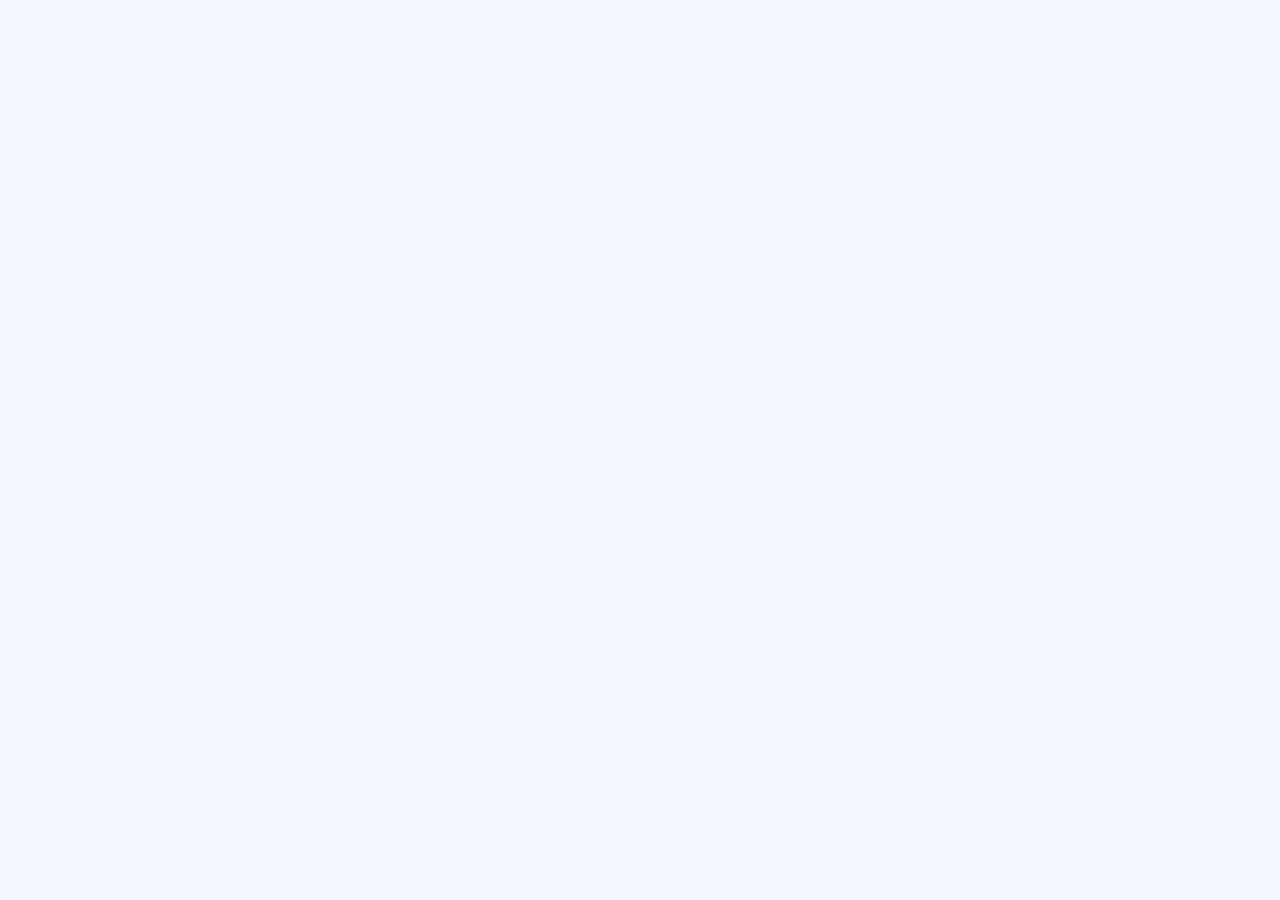
==== classement.html @ 7f780e0e "FMPR app with tiers" ====
<!DOCTYPE html>
<html lang="fr">
<head>
<meta charset="UTF-8">
<meta name="viewport" content="width=device-width, initial-scale=1.0, viewport-fit=cover">
<meta name="theme-color" content="#0e7c86">
<title>Classement — Flashcards FMPR</title>
<link rel="stylesheet" href="styles.css">
<link rel="manifest" href="manifest.json">
</head>
<body>
<div id="app"></div>
<script>
/* Vigie de demarrage : si l'app ne s'affiche pas (module bloque,
   navigateur trop ancien...), affiche un message d'aide au lieu d'une page blanche. */
(function () {
  var app = document.getElementById('app');
  if (!app) return;
  function card(title, body) {
    if (app.children.length) return;
    app.innerHTML =
      '<div style="min-height:70vh;display:flex;align-items:center;justify-content:center;padding:24px;font-family:-apple-system,Segoe UI,Roboto,Arial,sans-serif;">' +
      '<div style="max-width:420px;background:#fff;border-radius:16px;box-shadow:0 8px 24px rgba(14,124,134,.15);padding:28px 24px;text-align:center;color:#1c2733;">' +
      '<div style="font-size:2rem;margin-bottom:8px;">&#129657;</div>' +
      '<h2 style="margin:0 0 8px;font-size:1.1rem;">' + title + '</h2>' +
      '<p style="margin:0;font-size:.92rem;line-height:1.6;color:#5b6b7c;">' + body + '</p></div></div>';
  }
  var noImportMap = !('supports' in HTMLScriptElement) || !HTMLScriptElement.supports('importmap');
  if (noImportMap) {
    card('Mets \u00e0 jour ton navigateur',
      'Cette app a besoin d\u2019un navigateur r\u00e9cent. Sur iPhone : R\u00e9glages \u2192 G\u00e9n\u00e9ral \u2192 Mise \u00e0 jour logicielle, ou ouvre ce lien dans Chrome.');
    return;
  }
  setTimeout(function () {
    card('La page n\u2019arrive pas \u00e0 charger',
      'V\u00e9rifie ta connexion internet, d\u00e9sactive ton bloqueur de pub pour ce site, puis recharge la page. Si \u00e7a persiste, ouvre le lien dans Chrome ou un Safari \u00e0 jour.');
  }, 9000);
})();
</script>
</div>
<div id="toast" class="toast" hidden></div>
<script type="module" src="js/classement.js"></script>
<script>
if ('serviceWorker' in navigator) {
  window.addEventListener('load', () => {
    navigator.serviceWorker.register('sw.js').catch(() => {});
  });
}
</script>
</body>
</html>
---- styles.css ----
:root{
  --teal:#0e7c86; --teal-dark:#0a5f66; --teal-light:#e0f2f4;
  --bg:#f4f7fb; --card:#ffffff; --ink:#1c2733; --muted:#5b6b7c;
  --gold:#f5c542; --green:#22a06b; --red:#e05252;
  --radius:16px;
}
*{box-sizing:border-box; -webkit-tap-highlight-color:transparent;}
html,body{margin:0;padding:0;}
body{
  font-family:-apple-system,BlinkMacSystemFont,"Segoe UI",Roboto,Arial,sans-serif;
  background:var(--bg); color:var(--ink);
  min-height:100vh; padding-bottom:86px;
}
#app{max-width:640px;margin:0 auto;padding:14px 14px 20px;}

/* ---------- boot / login ---------- */
.boot{text-align:center;padding:70px 20px;color:var(--muted);}
.boot-logo{font-size:3.2rem;}
.boot-title{font-size:1.5rem;font-weight:800;color:var(--ink);margin-top:8px;}
.boot-sub{margin-top:6px;font-size:.9rem;}
.login-wrap{
  min-height:78vh;display:flex;align-items:center;justify-content:center;
  background:linear-gradient(160deg,#e8f6f8 0%,#f4f7fb 55%,#fdf6ec 100%);
  border-radius:24px;padding:26px 16px;margin:6px -4px 0;
}
.login-card{background:var(--card);border-radius:22px;padding:30px 24px 24px;width:100%;max-width:400px;
  box-shadow:0 18px 50px rgba(14,124,134,.16);border:1px solid rgba(14,124,134,.08);}
.login-logo{width:64px;height:64px;margin:0 auto 10px;border-radius:20px;font-size:2rem;
  display:flex;align-items:center;justify-content:center;color:#fff;
  background:linear-gradient(135deg,#0e7c86,#19b3c0);box-shadow:0 8px 20px rgba(14,124,134,.35);}
.login-card h1{margin:0;text-align:center;font-size:1.45rem;letter-spacing:-.3px;}
.login-sub{text-align:center;color:var(--muted);font-size:.9rem;line-height:1.55;margin:8px 0 18px;}
.btn-google{background:#fff;color:#1c2733;border:1.5px solid #dbe7ee;display:flex;align-items:center;
  justify-content:center;gap:10px;box-shadow:0 2px 8px rgba(0,0,0,.05);}
.btn-google:active{background:#f4f7fb;border-color:#b9cdd9;}
.btn-google:disabled{opacity:.6;}
.fld{display:block;margin-top:10px;}
.fld > span{display:block;font-size:.78rem;font-weight:700;color:var(--muted);margin:0 2px 4px;}
.fld .input{margin-top:0;}
.login-pro{margin-top:16px;text-align:center;font-size:.85rem;color:var(--muted);
  background:linear-gradient(90deg,#fff7e6,#fdf1d7);border:1px solid #f0d488;border-radius:12px;padding:10px 12px;}
.login-pro b{color:#7a5b00;}
.btn{display:block;width:100%;border:none;border-radius:999px;padding:14px;font:inherit;
  font-weight:700;font-size:1rem;cursor:pointer;margin-top:10px;}
.btn-primary{background:var(--teal);color:#fff;}
.btn-primary:active{background:var(--teal-dark);}
.btn-ghost{background:var(--teal-light);color:var(--teal-dark);}
.btn-warn{background:#fff7e6;color:#7a5b00;border:2px solid var(--gold);}
.input{width:100%;font:inherit;padding:13px 14px;border:2px solid #dbe7ee;border-radius:12px;margin-top:8px;}
.input:focus{outline:none;border-color:var(--teal);}
.hr{display:flex;align-items:center;gap:10px;color:var(--muted);font-size:.8rem;margin:16px 0 6px;}
.hr::before,.hr::after{content:"";flex:1;height:1px;background:#dbe7ee;}
.err{background:#fdecec;color:#a02c2c;border-radius:10px;padding:10px 12px;font-size:.85rem;margin-top:10px;display:none;}
.linklike{background:none;border:none;color:var(--teal);font:inherit;font-size:.88rem;cursor:pointer;padding:6px 0;}

/* ---------- header / cards ---------- */
.topbar{display:flex;align-items:center;justify-content:space-between;margin:4px 2px 12px;}
.topbar h2{margin:0;font-size:1.2rem;}
.streak{background:#fff;border-radius:999px;padding:7px 14px;font-weight:800;font-size:.9rem;
  box-shadow:0 2px 8px rgba(0,0,0,.06);}
.xpbar{background:var(--card);border-radius:var(--radius);padding:12px 14px;margin-bottom:12px;
  box-shadow:0 2px 10px rgba(0,0,0,.05);}
.xpbar .row{display:flex;justify-content:space-between;font-size:.82rem;color:var(--muted);margin-bottom:6px;}
.xpbar .row b{color:var(--ink);}
.track{height:8px;background:#e8eef3;border-radius:99px;overflow:hidden;}
.track > div{height:100%;background:linear-gradient(90deg,var(--teal),#19b3c0);border-radius:99px;transition:width .3s;}
.grid{display:grid;grid-template-columns:1fr 1fr;gap:10px;}
.disc{background:var(--card);border-radius:var(--radius);padding:16px 14px;box-shadow:0 2px 10px rgba(0,0,0,.05);
  cursor:pointer;border:2px solid transparent;text-align:left;font:inherit;}
.disc:active{border-color:var(--teal);}
.disc .emoji{font-size:1.7rem;}
.disc h3{margin:8px 0 2px;font-size:.98rem;}
.disc small{color:var(--muted);font-size:.78rem;}
.disc .pbar{margin-top:10px;}
.chapter{margin:14px 2px 6px;font-size:.82rem;font-weight:800;color:var(--muted);text-transform:uppercase;letter-spacing:.5px;}
.topic{background:var(--card);border-radius:12px;padding:13px 14px;margin-bottom:8px;display:flex;
  align-items:center;justify-content:space-between;gap:10px;cursor:pointer;box-shadow:0 1px 6px rgba(0,0,0,.04);
  border:none;width:100%;font:inherit;text-align:left;}
.topic .t{font-weight:600;font-size:.93rem;}
.topic .c{font-size:.75rem;color:var(--muted);margin-top:2px;}
.topic .pct{font-size:.78rem;font-weight:800;color:var(--teal);white-space:nowrap;}
.back{background:none;border:none;color:var(--teal);font:inherit;font-weight:700;cursor:pointer;padding:8px 0;font-size:.95rem;}

/* ---------- flip cards ---------- */
.progress-line{font-size:.82rem;color:var(--muted);margin:2px 2px 10px;display:flex;justify-content:space-between;}
.fcard{background:var(--card);border-radius:20px;min-height:300px;display:flex;flex-direction:column;
  justify-content:center;align-items:center;text-align:center;padding:28px 22px;cursor:pointer;
  box-shadow:0 8px 24px rgba(14,124,134,.12);user-select:none;}
.fcard .q{font-size:1.12rem;font-weight:700;line-height:1.5;}
.fcard .a{font-size:1.02rem;line-height:1.6;white-space:pre-line;}
.fcard .hint{margin-top:14px;font-size:.75rem;color:var(--muted);}
.fcard.flipped{background:#f0fafb;border:2px solid var(--teal-light);}
.fcard-nav{display:flex;gap:10px;margin-top:14px;}
.fcard-nav .btn{margin-top:0;}
.star-row{display:flex;justify-content:center;gap:10px;margin-top:10px;}
.iconbtn{background:var(--card);border:2px solid #dbe7ee;border-radius:999px;width:52px;height:52px;
  font-size:1.3rem;cursor:pointer;}
.iconbtn.on{border-color:var(--gold);background:#fff7e6;}
.demo-note{background:#fff7e6;border:2px solid var(--gold);border-radius:12px;padding:12px 14px;
  font-size:.85rem;color:#7a5b00;margin-bottom:12px;line-height:1.5;}

/* ---------- lock / paywall ---------- */
.lock{background:var(--card);border-radius:20px;padding:30px 22px;text-align:center;
  box-shadow:0 10px 30px rgba(14,124,134,.12);margin-top:20px;}
.lock .big{font-size:3rem;}
.lock h2{margin:10px 0 6px;}
.lock p{color:var(--muted);font-size:.92rem;line-height:1.6;}
.code-row{display:flex;gap:8px;margin-top:12px;}
.code-row .input{margin-top:0;font-family:monospace;text-transform:uppercase;}

/* ---------- MCQ ---------- */
.mcq-setup{background:var(--card);border-radius:var(--radius);padding:18px;box-shadow:0 2px 10px rgba(0,0,0,.05);}
.opt{display:block;width:100%;text-align:left;background:var(--card);border:2px solid #dbe7ee;
  border-radius:12px;padding:14px;font:inherit;font-size:.95rem;margin-bottom:10px;cursor:pointer;line-height:1.45;}
.opt.correct{border-color:var(--green);background:#e9f9f1;}
.opt.wrong{border-color:var(--red);background:#fdecec;}
.opt:disabled{cursor:default;opacity:.95;}
.opt .letter{display:inline-block;width:26px;height:26px;border-radius:50%;background:var(--teal-light);
  color:var(--teal-dark);font-weight:800;font-size:.8rem;text-align:center;line-height:26px;margin-right:10px;}
.mcq-q{background:var(--card);border-radius:var(--radius);padding:20px 18px;margin-bottom:14px;
  font-size:1.05rem;font-weight:700;line-height:1.55;box-shadow:0 2px 10px rgba(0,0,0,.05);}
.mcq-explain{background:#eef6ff;border-radius:12px;padding:12px 14px;font-size:.88rem;margin:12px 0;line-height:1.55;}
.result{background:var(--card);border-radius:20px;padding:28px 22px;text-align:center;
  box-shadow:0 10px 30px rgba(14,124,134,.12);margin-top:16px;}
.result .score{font-size:2.6rem;font-weight:800;color:var(--teal);}
.quizpick{display:grid;grid-template-columns:1fr 1fr;gap:10px;margin-top:12px;}

/* ---------- leaderboard ---------- */
.tabs{display:flex;gap:8px;margin-bottom:12px;}
.tabs button{flex:1;border:none;border-radius:999px;padding:10px;font:inherit;font-weight:700;
  background:var(--teal-light);color:var(--teal-dark);cursor:pointer;font-size:.88rem;}
.tabs button.on{background:var(--teal);color:#fff;}
.lb-row{display:flex;align-items:center;gap:12px;background:var(--card);border-radius:12px;
  padding:11px 14px;margin-bottom:8px;box-shadow:0 1px 6px rgba(0,0,0,.04);}
.lb-row.me{border:2px solid var(--teal);}
.lb-rank{font-weight:800;width:30px;text-align:center;font-size:1rem;}
.lb-name{flex:1;font-weight:600;font-size:.92rem;}
.lb-xp{font-weight:800;color:var(--teal);font-size:.9rem;white-space:nowrap;}
.avatar{width:34px;height:34px;border-radius:50%;background:var(--teal-light);display:flex;
  align-items:center;justify-content:center;font-weight:800;color:var(--teal-dark);overflow:hidden;flex:none;}
.avatar img{width:100%;height:100%;object-fit:cover;}

/* ---------- plan ---------- */
.week{background:var(--card);border-radius:var(--radius);padding:16px;margin-bottom:10px;
  box-shadow:0 2px 10px rgba(0,0,0,.05);}
.week-head{display:flex;justify-content:space-between;align-items:center;cursor:pointer;
  background:none;border:none;width:100%;font:inherit;text-align:left;padding:0;}
.week-head h3{margin:0;font-size:.98rem;}
.week-head small{color:var(--muted);}
.phase{display:inline-block;font-size:.7rem;font-weight:800;background:var(--teal-light);
  color:var(--teal-dark);border-radius:99px;padding:3px 10px;margin-bottom:8px;}
.task{display:flex;gap:10px;align-items:flex-start;padding:9px 0;border-top:1px solid #eef2f6;
  font-size:.9rem;line-height:1.5;cursor:pointer;}
.task input{width:20px;height:20px;margin-top:2px;accent-color:var(--teal);flex:none;}
.task.done span{text-decoration:line-through;color:var(--muted);}

/* ---------- profile ---------- */
.kv{background:var(--card);border-radius:var(--radius);padding:16px;margin-bottom:10px;
  box-shadow:0 2px 10px rgba(0,0,0,.05);font-size:.92rem;}
.kv .r{display:flex;justify-content:space-between;padding:7px 0;border-bottom:1px solid #eef2f6;}
.kv .r:last-child{border-bottom:none;}
.kv .k{color:var(--muted);}
.kv .v{font-weight:700;}
.badge{display:inline-block;background:linear-gradient(135deg,#f5c542,#e8a91c);color:#5c430a;
  font-weight:800;font-size:.75rem;border-radius:99px;padding:4px 12px;}

/* ---------- MCQ multi-réponses ---------- */
.mopt{display:flex;align-items:flex-start;gap:10px;width:100%;text-align:left;background:var(--card);
  border:2px solid #dbe7ee;border-radius:12px;padding:13px 14px;font:inherit;font-size:.95rem;
  margin-bottom:10px;cursor:pointer;line-height:1.45;}
.mopt .mbox{flex:none;width:24px;height:24px;border-radius:7px;border:2px solid #b9cdd9;margin-top:1px;
  display:flex;align-items:center;justify-content:center;font-size:.85rem;color:#fff;background:#fff;
  transition:all .15s;}
.mopt .letter{display:inline-block;width:26px;height:26px;flex:none;border-radius:50%;background:var(--teal-light);
  color:var(--teal-dark);font-weight:800;font-size:.8rem;text-align:center;line-height:26px;margin-top:0;}
.mopt.sel{border-color:var(--teal);background:#f0fafb;}
.mopt.sel .mbox{background:var(--teal);border-color:var(--teal);}
.mopt.sel .mbox::after{content:"✓";}
.mopt.good{border-color:var(--green);background:#e9f9f1;}
.mopt.good .mbox{background:var(--green);border-color:var(--green);}
.mopt.good .mbox::after{content:"✓";}
.mopt.bad{border-color:var(--red);background:#fdecec;}
.mopt.bad .mbox{background:var(--red);border-color:var(--red);}
.mopt.bad .mbox::after{content:"✕";}
.mopt.missed{border-color:var(--gold);background:#fff7e6;}
.mopt.missed .mbox{border-color:var(--gold);}
.mopt:disabled{cursor:default;}
.mopt .obody{flex:1;}
.mexp{font-size:.83rem;color:var(--muted);margin-top:8px;padding-top:8px;border-top:1px dashed #dbe7ee;line-height:1.55;}
.mexp b{color:var(--ink);}
.confirmbar{position:sticky;bottom:86px;margin:14px -4px 0;padding:10px 4px;
  background:linear-gradient(transparent,var(--bg) 40%);}
.qcm-count{display:grid;grid-template-columns:1fr 1fr;gap:10px;margin-top:12px;}
.qcm-count .btn{margin-top:0;}
.verdict{display:flex;align-items:center;gap:10px;border-radius:12px;padding:12px 14px;
  font-size:.92rem;font-weight:700;margin-bottom:12px;line-height:1.5;}
.verdict.perfect{background:#e9f9f1;color:#146c43;}
.verdict.partial{background:#fff7e6;color:#7a5b00;}
.verdict.zero{background:#fdecec;color:#a02c2c;}

/* ---------- tabbar / toast ---------- */
.tabbar{position:fixed;bottom:0;left:0;right:0;background:#fff;border-top:1px solid #e3eaF0;
  display:flex;z-index:50;padding:6px 4px calc(8px + env(safe-area-inset-bottom));}
.tabbar button{flex:1;background:none;border:none;font-size:1.35rem;cursor:pointer;color:#9fb0bd;
  display:flex;flex-direction:column;align-items:center;gap:2px;font:inherit;}
.tabbar button span{font-size:.62rem;font-weight:700;}
.tabbar button.on{color:var(--teal);}
.tabbar a{flex:1;background:none;border:none;font-size:1.35rem;cursor:pointer;color:#9fb0bd;
  display:flex;flex-direction:column;align-items:center;gap:2px;font:inherit;text-decoration:none;}
.tabbar a span{font-size:.62rem;font-weight:700;}
.tabbar a.on{color:var(--teal);}
.toast{position:fixed;bottom:96px;left:50%;transform:translateX(-50%);background:#1c2733;color:#fff;
  padding:12px 20px;border-radius:999px;font-size:.88rem;z-index:99;box-shadow:0 6px 20px rgba(0,0,0,.25);
  max-width:90vw;text-align:center;}
.empty{text-align:center;color:var(--muted);padding:40px 20px;font-size:.92rem;line-height:1.6;}
.small{font-size:.8rem;color:var(--muted);line-height:1.55;}
.mt{margin-top:14px;}

/* ---------- accueil v2 : pilules + recherche + cartes sujets ---------- */
.searchbar{position:sticky;top:0;z-index:5;background:var(--bg);padding:8px 0 10px;}
.searchbar input{width:100%;font:inherit;padding:12px 18px;border:2px solid #dbe7ee;border-radius:999px;background:#fff;}
.searchbar input:focus{outline:none;border-color:var(--teal);}
.pills{display:flex;gap:8px;overflow-x:auto;padding:2px 2px 10px;scrollbar-width:none;-webkit-overflow-scrolling:touch;}
.pills::-webkit-scrollbar{display:none;}
.pill{flex:none;background:#fff;border:2px solid #e3eef4;border-radius:999px;padding:10px 16px;
  font:inherit;font-weight:700;font-size:.88rem;color:var(--ink);cursor:pointer;white-space:nowrap;}
.pill span{font-weight:400;color:var(--muted);font-size:.78rem;margin-left:3px;}
.pill.on{background:var(--teal);border-color:var(--teal);color:#fff;}
.pill.on span{color:#d7eef0;}
.disc-sub{text-align:center;color:var(--muted);font-size:.85rem;margin:2px 0 4px;}
.chap{margin:16px 2px 8px;font-size:.78rem;font-weight:800;color:var(--teal);
  text-transform:uppercase;letter-spacing:1.4px;}
.tcard{background:#fff;border-radius:20px;padding:18px 16px;box-shadow:0 2px 10px rgba(0,0,0,.05);
  text-decoration:none;color:inherit;display:block;}
.tcard:active{transform:scale(.98);}
.tcard .tt{font-weight:800;font-size:1.02rem;line-height:1.28;}
.tcard .tc{color:var(--muted);font-size:.83rem;margin-top:5px;}
.tcard .go{color:var(--teal);font-weight:700;margin-top:10px;font-size:.92rem;}
.patho-banner{display:flex;align-items:center;justify-content:space-between;background:#fff;
  border-radius:var(--radius);padding:14px 16px;margin-top:14px;box-shadow:0 2px 10px rgba(0,0,0,.05);
  text-decoration:none;color:inherit;}
.patho-banner small{color:var(--muted);display:block;font-size:.75rem;margin-top:2px;}
.patho-banner .go{color:var(--teal);font-weight:700;white-space:nowrap;}
.demo-note{background:#fff7e6;border:1px solid #f0d488;border-radius:12px;padding:10px 12px;
  font-size:.83rem;color:#7a5b00;margin:10px 0;}
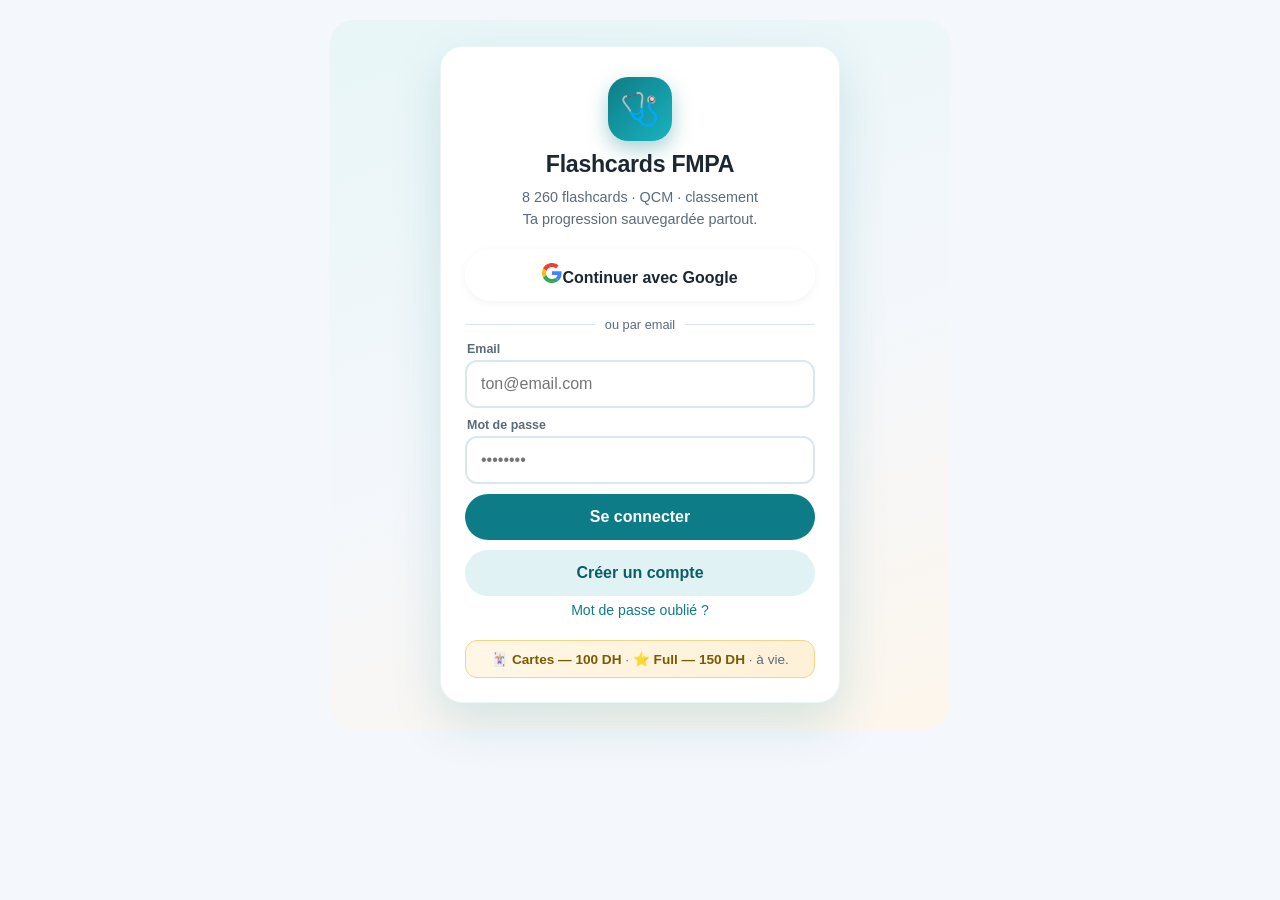
==== commit 6b138111: "Rebrand remaining FMPR references to FMPA" ====
--- a/classement.html
+++ b/classement.html
@@ -4,7 +4,7 @@
 <meta charset="UTF-8">
 <meta name="viewport" content="width=device-width, initial-scale=1.0, viewport-fit=cover">
 <meta name="theme-color" content="#0e7c86">
-<title>Classement — Flashcards FMPR</title>
+<title>Classement — Flashcards FMPA</title>
 <link rel="stylesheet" href="styles.css">
 <link rel="manifest" href="manifest.json">
 </head>
--- a/styles.css
+++ b/styles.css
@@ -209,10 +209,29 @@
   display:flex;flex-direction:column;align-items:center;gap:2px;font:inherit;text-decoration:none;}
 .tabbar a span{font-size:.62rem;font-weight:700;}
 .tabbar a.on{color:var(--teal);}
+.tabbar img.tablogo{width:26px;height:26px;object-fit:contain;}
 .toast{position:fixed;bottom:96px;left:50%;transform:translateX(-50%);background:#1c2733;color:#fff;
   padding:12px 20px;border-radius:999px;font-size:.88rem;z-index:99;box-shadow:0 6px 20px rgba(0,0,0,.25);
   max-width:90vw;text-align:center;}
 .empty{text-align:center;color:var(--muted);padding:40px 20px;font-size:.92rem;line-height:1.6;}
+/* ---------- UM6SS ---------- */
+.um6ss-head{display:flex;align-items:center;gap:12px;margin:6px 0 2px;}
+.um6ss-head img{width:52px;height:52px;object-fit:contain;}
+.um6ss-tabs{display:flex;gap:8px;margin:12px 0;}
+.um6ss-tabs button{flex:1;border:2px solid #e0f2f4;background:#fff;border-radius:12px;padding:12px 8px;
+  font:inherit;font-weight:700;font-size:.92rem;color:#0a5f66;cursor:pointer;}
+.um6ss-tabs button.on{background:#0e7c86;border-color:#0e7c86;color:#fff;}
+.case-card{display:block;background:#fff;border:2px solid #e0f2f4;border-radius:14px;padding:14px;margin:10px 0;
+  text-decoration:none;color:inherit;}
+.case-card h3{margin:0 0 6px;font-size:1rem;}
+.case-card p{margin:0;font-size:.85rem;color:#5b6b7c;line-height:1.5;}
+.case-card .meta{display:flex;gap:8px;margin-top:8px;font-size:.78rem;color:#0a5f66;font-weight:700;}
+.scenario{background:#eef7f8;border-left:4px solid #0e7c86;border-radius:0 12px 12px 0;padding:12px 14px;
+  font-size:.9rem;line-height:1.65;margin:12px 0;}
+.reveal{background:#fff8e6;border:1px solid #f0d98c;border-radius:12px;padding:12px 14px;
+  font-size:.88rem;line-height:1.6;margin:12px 0;}
+.reveal b{color:#8a6d1a;}
+.q-step{font-size:.78rem;font-weight:700;color:#0a5f66;letter-spacing:.4px;margin:14px 0 4px;}
 .small{font-size:.8rem;color:var(--muted);line-height:1.55;}
 .mt{margin-top:14px;}
 
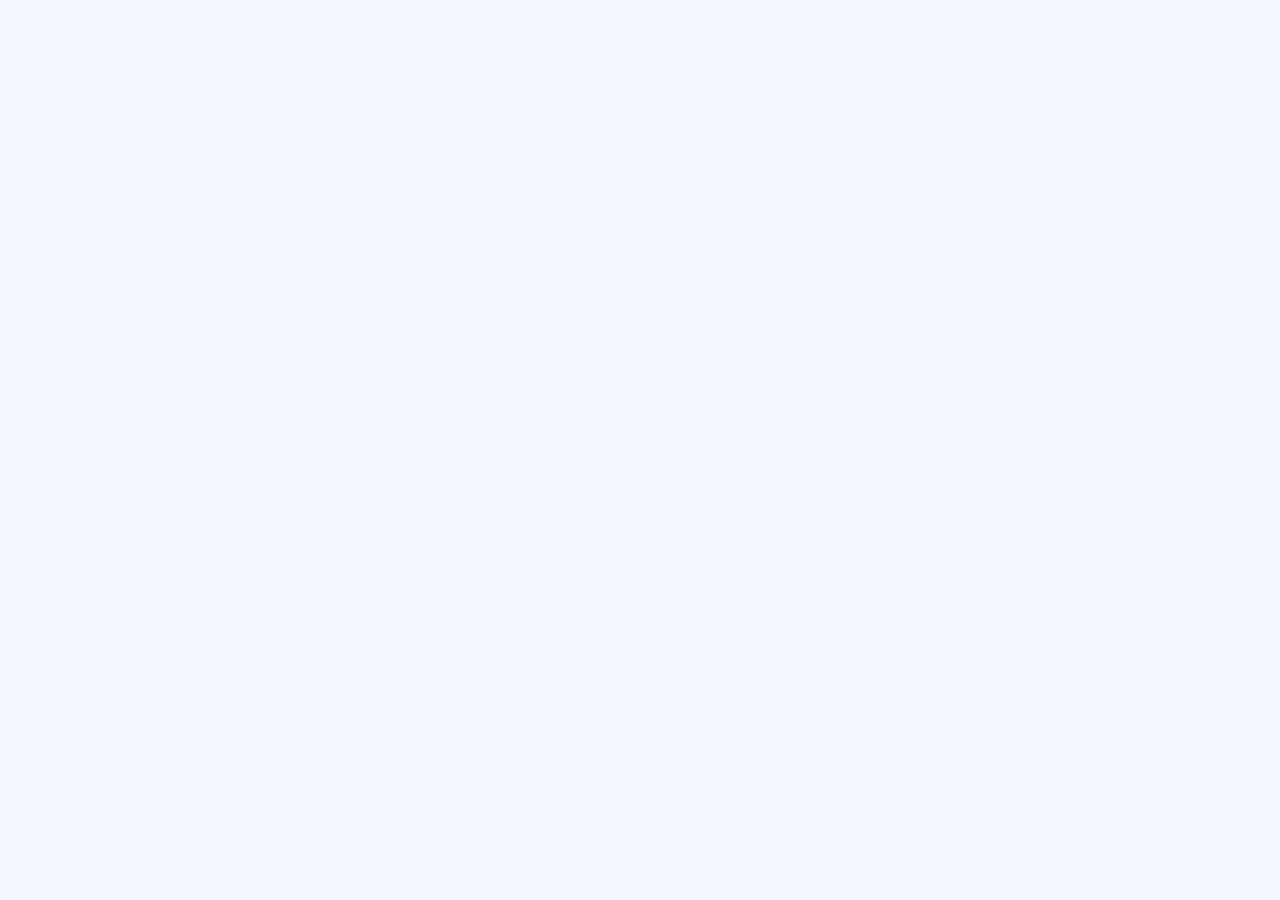
==== commit 2b74a9c5: "FMPT Flashcards: 308 topics, 9240 cards, rebranded app" ====
--- a/classement.html
+++ b/classement.html
@@ -4,7 +4,7 @@
 <meta charset="UTF-8">
 <meta name="viewport" content="width=device-width, initial-scale=1.0, viewport-fit=cover">
 <meta name="theme-color" content="#0e7c86">
-<title>Classement — Flashcards FMPA</title>
+<title>Classement — Flashcards FMPT</title>
 <link rel="stylesheet" href="styles.css">
 <link rel="manifest" href="manifest.json">
 </head>
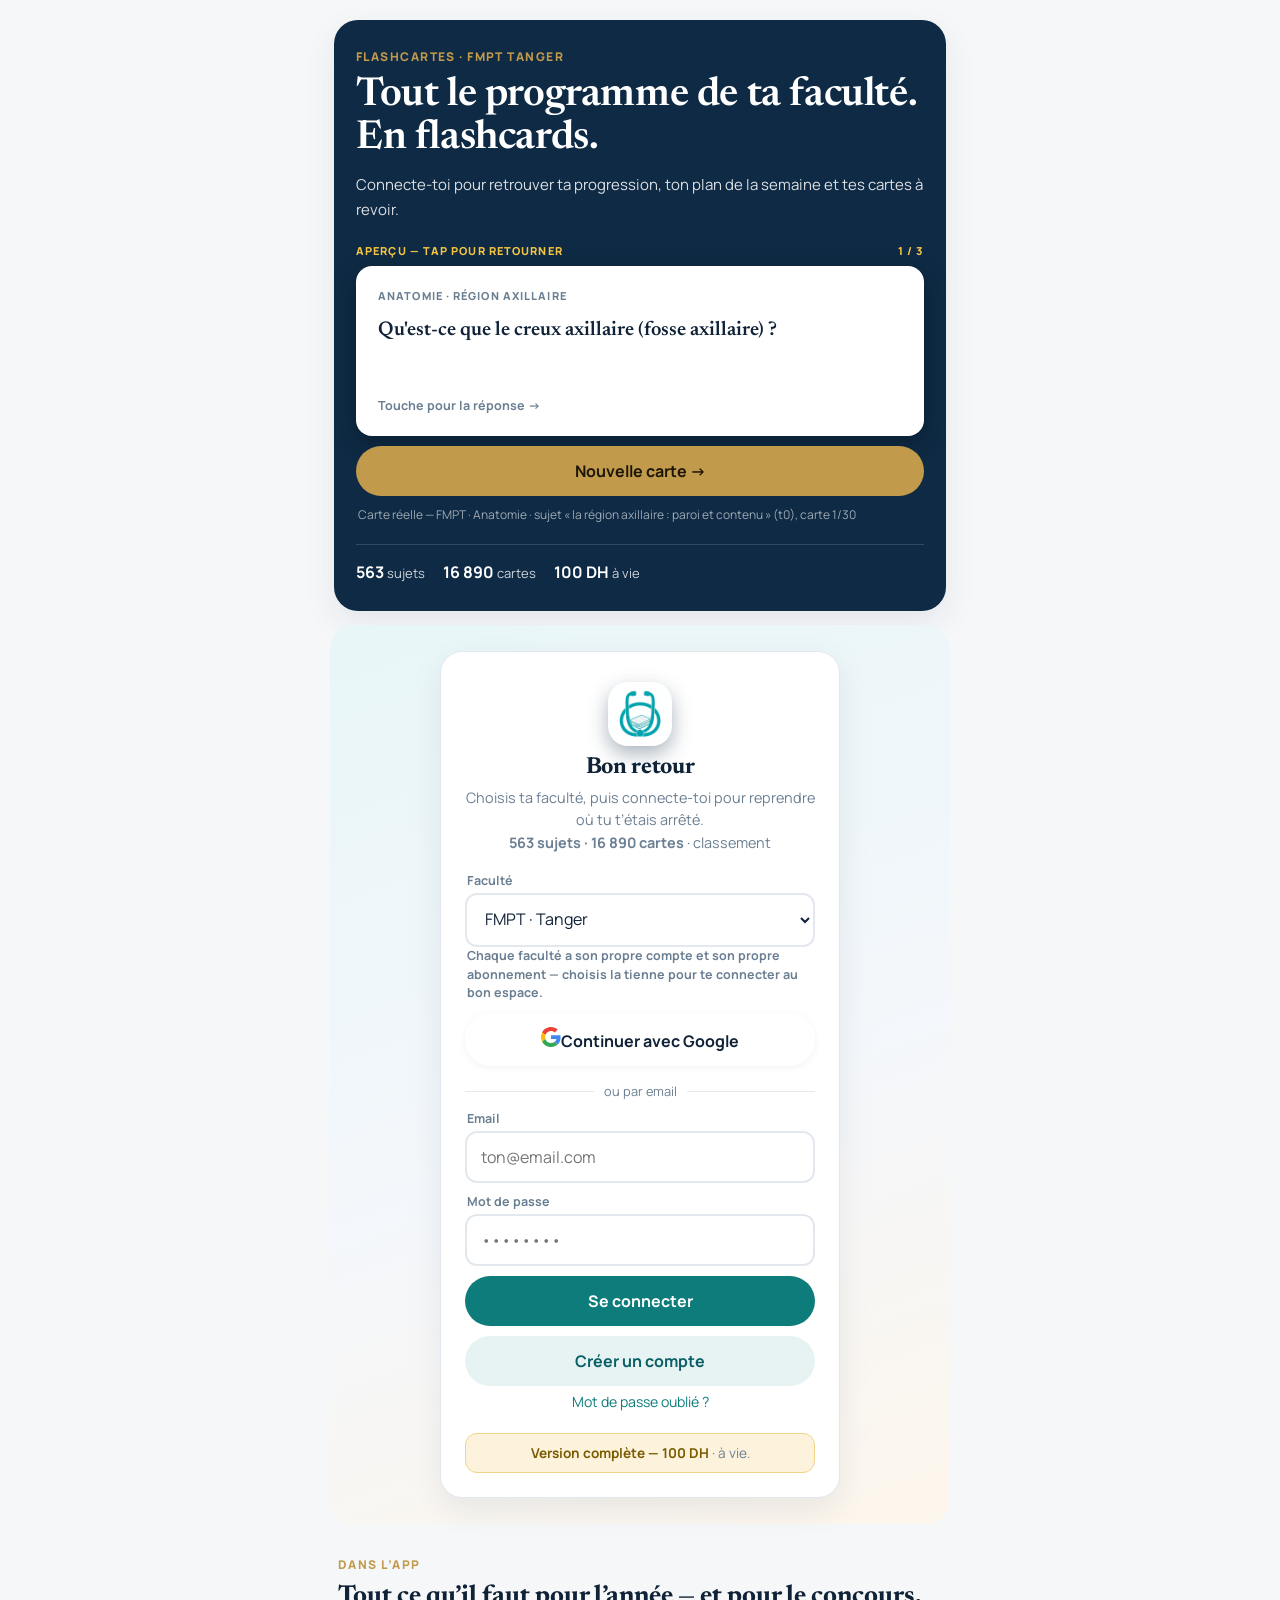
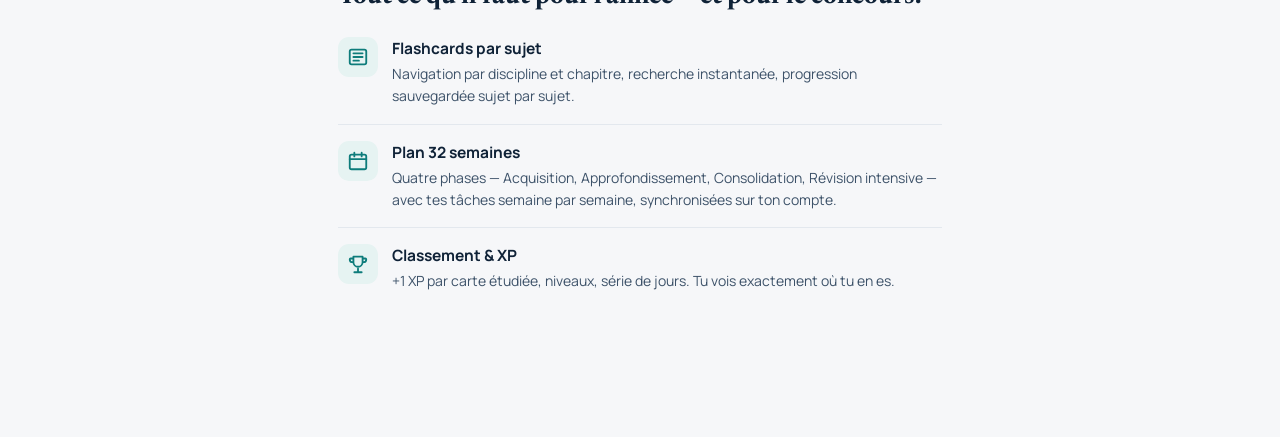
==== commit 50775bcd: "Flashcards fmpt-flashcards app" ====
--- a/classement.html
+++ b/classement.html
@@ -3,10 +3,12 @@
 <head>
 <meta charset="UTF-8">
 <meta name="viewport" content="width=device-width, initial-scale=1.0, viewport-fit=cover">
-<meta name="theme-color" content="#0e7c86">
+<meta name="theme-color" content="#0e2a44">
 <title>Classement — Flashcards FMPT</title>
 <link rel="stylesheet" href="styles.css">
 <link rel="manifest" href="manifest.json">
+<link rel="icon" href="icon-512.png">
+<link rel="apple-touch-icon" href="icon-192.png">
 </head>
 <body>
 <div id="app"></div>
@@ -21,7 +23,7 @@
     app.innerHTML =
       '<div style="min-height:70vh;display:flex;align-items:center;justify-content:center;padding:24px;font-family:-apple-system,Segoe UI,Roboto,Arial,sans-serif;">' +
       '<div style="max-width:420px;background:#fff;border-radius:16px;box-shadow:0 8px 24px rgba(14,124,134,.15);padding:28px 24px;text-align:center;color:#1c2733;">' +
-      '<div style="font-size:2rem;margin-bottom:8px;">&#129657;</div>' +
+      '<div style="margin-bottom:8px;color:#0e7c7b;display:flex;justify-content:center;"><svg width="36" height="36" viewBox="0 0 24 24" fill="none" stroke="currentColor" stroke-width="2" stroke-linecap="round" stroke-linejoin="round"><path d="M12 3 2.5 20h19L12 3z"/><path d="M12 10v4M12 17.5v.5"/></svg></div>' +
       '<h2 style="margin:0 0 8px;font-size:1.1rem;">' + title + '</h2>' +
       '<p style="margin:0;font-size:.92rem;line-height:1.6;color:#5b6b7c;">' + body + '</p></div></div>';
   }
--- a/styles.css
+++ b/styles.css
@@ -1,81 +1,171 @@
+/* ============================================================================
+   Flashcards FMPT — Clean Premium (porté de l'aperçu approuvé 2026-10-26).
+   Jetons : bg #f6f7f9, surface #fff, ink #0f2237, navy #0e2a44,
+   teal #0e7c7b, gold #c19a4b, radius 18px.
+   Polices : Manrope (UI) + Newsreader (titres / questions) — Google Fonts,
+   avec replis système hors-ligne. Mode sombre : prefers-color-scheme.
+   Règles anti-régression : icônes = SVG en ligne (jamais de glyphes de
+   police — ils se coupent sur téléphone) ; les règles de rangée sont
+   limitées aux enfants directs (ex. .feat-list > li) ; les cartes flip
+   grandissent avec leur contenu (faces dans une même cellule de grille).
+   ============================================================================ */
+@import url('https://fonts.googleapis.com/css2?family=Manrope:wght@400;500;600;700;800&family=Newsreader:ital,opsz,wght@0,6..72,500;0,6..72,600;1,6..72,500&display=swap');
+
 :root{
-  --teal:#0e7c86; --teal-dark:#0a5f66; --teal-light:#e0f2f4;
-  --bg:#f4f7fb; --card:#ffffff; --ink:#1c2733; --muted:#5b6b7c;
-  --gold:#f5c542; --green:#22a06b; --red:#e05252;
-  --radius:16px;
+  --bg:#f6f7f9; --surface:#ffffff; --surface2:#eef1f4; --line:#e3e8ee;
+  --ink:#0f2237; --ink2:#3d5269; --muted:#6b7f92;
+  --navy:#0e2a44; --navy2:#12365a;
+  --teal:#0e7c7b; --teal2:#0a5e5d; --teal-dark:#0a5f66; --teal-soft:#e6f3f2; --teal-light:#e0f2f4;
+  --gold:#c19a4b; --gold-soft:#fdf3dc; --gold-bright:#f5c542;
+  --green:#157a4c; --green-soft:#e6f4ec; --red:#c0392b; --red-soft:#fdecea;
+  --radius:18px;
+  --shadow:0 12px 32px rgba(14,42,68,.08);
+  --shadow2:0 4px 14px rgba(14,42,68,.06);
+}
+@media (prefers-color-scheme: dark){
+  :root{
+    --bg:#0b1420; --surface:#121f31; --surface2:#18293f; --line:#24344c;
+    --ink:#eef3f8; --ink2:#b9c9d9; --muted:#8aa0b5;
+    /* --navy NE DOIT PAS basculer en clair en mode sombre : les cartes
+       .hero/.today-card/.resume-card/.me-card ont un fond
+       navy + texte blanc — avec --navy:#eaf1f8 le texte blanc devenait
+       invisible sur fond pâle (bug Plan 2026-10-26). Navy reste #0e2a44. */
+    --teal-dark:#7dd3d2; /* texte sarcelle clair sur fonds sombres en mode sombre */
+    --teal-soft:#143636; --gold-soft:#2e2716; --red-soft:#3a1d1a; --green-soft:#173628;
+    --teal-light:#143636;
+    --shadow:0 12px 32px rgba(0,0,0,.35);
+  }
 }
 *{box-sizing:border-box; -webkit-tap-highlight-color:transparent;}
 html,body{margin:0;padding:0;}
 body{
-  font-family:-apple-system,BlinkMacSystemFont,"Segoe UI",Roboto,Arial,sans-serif;
+  font-family:Manrope,system-ui,-apple-system,"Segoe UI",Roboto,Arial,sans-serif;
   background:var(--bg); color:var(--ink);
   min-height:100vh; padding-bottom:86px;
+  -webkit-font-smoothing:antialiased;
 }
+h1,h2,h3,.serif{font-family:Newsreader,Georgia,serif;}
 #app{max-width:640px;margin:0 auto;padding:14px 14px 20px;}
+a{color:var(--teal);}
+img{max-width:100%;}
 
 /* ---------- boot / login ---------- */
 .boot{text-align:center;padding:70px 20px;color:var(--muted);}
 .boot-logo{font-size:3.2rem;}
 .boot-title{font-size:1.5rem;font-weight:800;color:var(--ink);margin-top:8px;}
 .boot-sub{margin-top:6px;font-size:.9rem;}
+
+/* Hero déconnecté (page de connexion) */
+.hero{background:var(--navy);color:#fff;border-radius:24px;padding:28px 22px;margin:6px 0 0;
+  box-shadow:var(--shadow);}
+@media (prefers-color-scheme: dark){ .hero{background:#0e2a44;color:#fff;} }
+/* Contraste mode sombre — cartes à fond navy + texte blanc : le fond
+   doit rester navy sombre (comme .hero ci-dessus), sinon le texte blanc
+   est invisible. Idem pour les verdicts : texte fixe sombre sur fond
+   *-soft qui bascule en sombre en mode sombre → texte clair. */
+@media (prefers-color-scheme: dark){
+  .today-card,.resume-card,.me-card{background:#0e2a44;color:#fff;}
+  .verdict.perfect{color:#7ddba8;} .verdict.partial{color:#f5c542;} .verdict.zero{color:#ff9a8a;}
+  .reveal b{color:#f5c542;}
+}
+.hero-eyebrow{margin:0 0 10px;font-size:12px;font-weight:800;letter-spacing:.12em;text-transform:uppercase;color:var(--gold);}
+.hero-title{margin:0;font-family:Newsreader,Georgia,serif;font-weight:600;font-size:clamp(30px,7.5vw,40px);line-height:1.08;letter-spacing:-.01em;color:#fff;}
+.hero-sub{margin:12px 0 0;font-size:15px;line-height:1.65;color:rgba(255,255,255,.85);}
+.hero-stats{display:flex;gap:18px;flex-wrap:wrap;margin-top:20px;padding-top:16px;border-top:1px solid rgba(255,255,255,.15);font-size:13px;color:rgba(255,255,255,.8);}
+.hero-stats b{color:#fff;font-size:16px;}
+.demo-flip{margin-top:20px;}
+.demo-flip-head{display:flex;justify-content:space-between;font-size:11px;font-weight:800;letter-spacing:.1em;text-transform:uppercase;color:var(--gold-bright);margin-bottom:8px;}
+.demo-card{background:#fff;color:#0f2237;border-radius:16px;padding:22px;cursor:pointer;
+  display:grid;min-height:170px;box-shadow:0 8px 24px rgba(0,0,0,.25);user-select:none;}
+.demo-face{grid-area:1/1;display:flex;flex-direction:column;}
+.demo-face[hidden]{display:none;}
+.demo-tag{font-size:11px;font-weight:800;letter-spacing:.1em;text-transform:uppercase;color:#6b7f92;}
+.demo-q{font-family:Newsreader,Georgia,serif;font-weight:600;font-size:20px;line-height:1.3;margin:14px 0 8px;color:#0f2237;}
+.demo-a{font-size:17px;line-height:1.55;margin:14px 0 8px;color:#0f2237;}
+.demo-hint{margin-top:auto;font-size:12.5px;font-weight:700;color:#6b7f92;}
+.demo-card.flipped{background:var(--teal);color:#fff;}
+.demo-card.flipped .demo-tag,.demo-card.flipped .demo-a{color:#fff;}
+.demo-card.flipped .demo-hint{color:rgba(255,255,255,.75);}
+.demo-src{margin:10px 2px 0;font-size:12px;color:rgba(255,255,255,.6);line-height:1.5;}
+.btn-gold{background:var(--gold);color:#1c1608;}
+.btn-gold:active{background:#a8873c;}
+
+.landing-feats{padding:32px 4px 8px;}
+.landing-feats h2{font-size:26px;line-height:1.15;margin:0 0 8px;}
+.feat-list{list-style:none;margin:0;padding:0;}
+.feat-list > li{display:flex;gap:14px;padding:16px 0;border-bottom:1px solid var(--line);align-items:flex-start;}
+.feat-list > li:last-child{border-bottom:none;}
+.feat-ic{flex:none;width:40px;height:40px;border-radius:11px;background:var(--teal-soft);color:var(--teal);
+  display:flex;align-items:center;justify-content:center;padding:0;border:0;}
+.feat-ic img{width:30px;height:30px;object-fit:contain;background:#fff;border-radius:6px;}
+.feat-list b{font-size:15.5px;}
+.feat-list p{margin:4px 0 0;font-size:14px;line-height:1.6;color:var(--ink2);}
+
 .login-wrap{
-  min-height:78vh;display:flex;align-items:center;justify-content:center;
+  min-height:60vh;display:flex;align-items:center;justify-content:center;
   background:linear-gradient(160deg,#e8f6f8 0%,#f4f7fb 55%,#fdf6ec 100%);
-  border-radius:24px;padding:26px 16px;margin:6px -4px 0;
+  border-radius:24px;padding:26px 16px;margin:14px -4px 0;
 }
-.login-card{background:var(--card);border-radius:22px;padding:30px 24px 24px;width:100%;max-width:400px;
-  box-shadow:0 18px 50px rgba(14,124,134,.16);border:1px solid rgba(14,124,134,.08);}
-.login-logo{width:64px;height:64px;margin:0 auto 10px;border-radius:20px;font-size:2rem;
-  display:flex;align-items:center;justify-content:center;color:#fff;
-  background:linear-gradient(135deg,#0e7c86,#19b3c0);box-shadow:0 8px 20px rgba(14,124,134,.35);}
-.login-card h1{margin:0;text-align:center;font-size:1.45rem;letter-spacing:-.3px;}
+@media (prefers-color-scheme: dark){ .login-wrap{background:linear-gradient(160deg,#12283d 0%,#0b1420 60%,#1c1608 100%);} }
+.login-card{background:var(--surface);border-radius:22px;padding:30px 24px 24px;width:100%;max-width:400px;
+  box-shadow:var(--shadow);border:1px solid var(--line);}
+.login-logo{width:64px;height:64px;margin:0 auto 10px;border-radius:20px;
+  display:flex;align-items:center;justify-content:center;
+  background:#fff;box-shadow:0 8px 20px rgba(14,42,68,.35);}
+.login-logo img{width:56px;height:56px;object-fit:contain;border-radius:14px;display:block;}
+.login-card h1{margin:0;text-align:center;font-size:1.45rem;letter-spacing:-.3px;font-family:Newsreader,Georgia,serif;}
 .login-sub{text-align:center;color:var(--muted);font-size:.9rem;line-height:1.55;margin:8px 0 18px;}
-.btn-google{background:#fff;color:#1c2733;border:1.5px solid #dbe7ee;display:flex;align-items:center;
+.btn-google{background:var(--surface);color:var(--ink);border:1.5px solid var(--line);display:flex;align-items:center;
   justify-content:center;gap:10px;box-shadow:0 2px 8px rgba(0,0,0,.05);}
-.btn-google:active{background:#f4f7fb;border-color:#b9cdd9;}
+.btn-google:active{background:var(--surface2);}
 .btn-google:disabled{opacity:.6;}
 .fld{display:block;margin-top:10px;}
 .fld > span{display:block;font-size:.78rem;font-weight:700;color:var(--muted);margin:0 2px 4px;}
 .fld .input{margin-top:0;}
+.fld-note{display:block;font-size:12.5px;font-weight:400;color:var(--muted);margin:6px 2px 0;line-height:1.5;}
 .login-pro{margin-top:16px;text-align:center;font-size:.85rem;color:var(--muted);
-  background:linear-gradient(90deg,#fff7e6,#fdf1d7);border:1px solid #f0d488;border-radius:12px;padding:10px 12px;}
+  background:var(--gold-soft);border:1px solid #f0d488;border-radius:12px;padding:10px 12px;}
 .login-pro b{color:#7a5b00;}
+@media (prefers-color-scheme: dark){ .login-pro b{color:#f5c542;} }
 .btn{display:block;width:100%;border:none;border-radius:999px;padding:14px;font:inherit;
   font-weight:700;font-size:1rem;cursor:pointer;margin-top:10px;}
 .btn-primary{background:var(--teal);color:#fff;}
-.btn-primary:active{background:var(--teal-dark);}
-.btn-ghost{background:var(--teal-light);color:var(--teal-dark);}
-.btn-warn{background:#fff7e6;color:#7a5b00;border:2px solid var(--gold);}
-.input{width:100%;font:inherit;padding:13px 14px;border:2px solid #dbe7ee;border-radius:12px;margin-top:8px;}
+.btn-primary:active{background:var(--teal2);}
+.btn-ghost{background:var(--teal-soft);color:var(--teal-dark);}
+@media (prefers-color-scheme: dark){ .btn-ghost{color:var(--teal);} }
+.btn-warn{background:#fff7e6;color:#7a5b00;border:2px solid var(--gold-bright);}
+.input{width:100%;font:inherit;padding:13px 14px;border:2px solid var(--line);border-radius:12px;margin-top:8px;
+  background:var(--surface);color:var(--ink);}
 .input:focus{outline:none;border-color:var(--teal);}
+select.input{appearance:auto;}
 .hr{display:flex;align-items:center;gap:10px;color:var(--muted);font-size:.8rem;margin:16px 0 6px;}
-.hr::before,.hr::after{content:"";flex:1;height:1px;background:#dbe7ee;}
-.err{background:#fdecec;color:#a02c2c;border-radius:10px;padding:10px 12px;font-size:.85rem;margin-top:10px;display:none;}
+.hr::before,.hr::after{content:"";flex:1;height:1px;background:var(--line);}
+.err{background:var(--red-soft);color:var(--red);border-radius:10px;padding:10px 12px;font-size:.85rem;margin-top:10px;display:none;}
 .linklike{background:none;border:none;color:var(--teal);font:inherit;font-size:.88rem;cursor:pointer;padding:6px 0;}
 
 /* ---------- header / cards ---------- */
 .topbar{display:flex;align-items:center;justify-content:space-between;margin:4px 2px 12px;}
 .topbar h2{margin:0;font-size:1.2rem;}
-.streak{background:#fff;border-radius:999px;padding:7px 14px;font-weight:800;font-size:.9rem;
-  box-shadow:0 2px 8px rgba(0,0,0,.06);}
-.xpbar{background:var(--card);border-radius:var(--radius);padding:12px 14px;margin-bottom:12px;
-  box-shadow:0 2px 10px rgba(0,0,0,.05);}
+.streak{background:var(--surface);border-radius:999px;padding:7px 14px;font-weight:800;font-size:.9rem;
+  box-shadow:var(--shadow2);}
+.xpbar{background:var(--surface);border-radius:var(--radius);padding:12px 14px;margin-bottom:12px;
+  box-shadow:var(--shadow2);}
 .xpbar .row{display:flex;justify-content:space-between;font-size:.82rem;color:var(--muted);margin-bottom:6px;}
 .xpbar .row b{color:var(--ink);}
-.track{height:8px;background:#e8eef3;border-radius:99px;overflow:hidden;}
+.track{height:8px;background:var(--surface2);border-radius:99px;overflow:hidden;}
 .track > div{height:100%;background:linear-gradient(90deg,var(--teal),#19b3c0);border-radius:99px;transition:width .3s;}
 .grid{display:grid;grid-template-columns:1fr 1fr;gap:10px;}
-.disc{background:var(--card);border-radius:var(--radius);padding:16px 14px;box-shadow:0 2px 10px rgba(0,0,0,.05);
-  cursor:pointer;border:2px solid transparent;text-align:left;font:inherit;}
+.disc{background:var(--surface);border-radius:var(--radius);padding:16px 14px;box-shadow:var(--shadow2);
+  cursor:pointer;border:2px solid transparent;text-align:left;font:inherit;color:var(--ink);}
 .disc:active{border-color:var(--teal);}
 .disc .emoji{font-size:1.7rem;}
 .disc h3{margin:8px 0 2px;font-size:.98rem;}
 .disc small{color:var(--muted);font-size:.78rem;}
 .disc .pbar{margin-top:10px;}
 .chapter{margin:14px 2px 6px;font-size:.82rem;font-weight:800;color:var(--muted);text-transform:uppercase;letter-spacing:.5px;}
-.topic{background:var(--card);border-radius:12px;padding:13px 14px;margin-bottom:8px;display:flex;
-  align-items:center;justify-content:space-between;gap:10px;cursor:pointer;box-shadow:0 1px 6px rgba(0,0,0,.04);
-  border:none;width:100%;font:inherit;text-align:left;}
+.topic{background:var(--surface);border-radius:12px;padding:13px 14px;margin-bottom:8px;display:flex;
+  align-items:center;justify-content:space-between;gap:10px;cursor:pointer;box-shadow:var(--shadow2);
+  border:none;width:100%;font:inherit;text-align:left;color:var(--ink);}
 .topic .t{font-weight:600;font-size:.93rem;}
 .topic .c{font-size:.75rem;color:var(--muted);margin-top:2px;}
 .topic .pct{font-size:.78rem;font-weight:800;color:var(--teal);white-space:nowrap;}
@@ -83,25 +173,29 @@
 
 /* ---------- flip cards ---------- */
 .progress-line{font-size:.82rem;color:var(--muted);margin:2px 2px 10px;display:flex;justify-content:space-between;}
-.fcard{background:var(--card);border-radius:20px;min-height:300px;display:flex;flex-direction:column;
-  justify-content:center;align-items:center;text-align:center;padding:28px 22px;cursor:pointer;
-  box-shadow:0 8px 24px rgba(14,124,134,.12);user-select:none;}
-.fcard .q{font-size:1.12rem;font-weight:700;line-height:1.5;}
-.fcard .a{font-size:1.02rem;line-height:1.6;white-space:pre-line;}
+.fcard{background:var(--surface);border-radius:20px;min-height:300px;display:grid;cursor:pointer;
+  box-shadow:var(--shadow);user-select:none;padding:0;}
+.fcard .fcard-face{grid-area:1/1;display:flex;flex-direction:column;justify-content:center;align-items:center;
+  text-align:center;padding:28px 22px;}
+.fcard .fcard-face[hidden]{display:none;}
+.fcard .q{font-family:Newsreader,Georgia,serif;font-weight:600;font-size:1.35rem;line-height:1.35;}
+.fcard .a{font-size:1.05rem;line-height:1.6;white-space:pre-line;}
 .fcard .hint{margin-top:14px;font-size:.75rem;color:var(--muted);}
-.fcard.flipped{background:#f0fafb;border:2px solid var(--teal-light);}
+.fcard.flipped{background:var(--teal);color:#fff;}
+.fcard.flipped .hint{color:rgba(255,255,255,.75);}
 .fcard-nav{display:flex;gap:10px;margin-top:14px;}
 .fcard-nav .btn{margin-top:0;}
 .star-row{display:flex;justify-content:center;gap:10px;margin-top:10px;}
-.iconbtn{background:var(--card);border:2px solid #dbe7ee;border-radius:999px;width:52px;height:52px;
-  font-size:1.3rem;cursor:pointer;}
-.iconbtn.on{border-color:var(--gold);background:#fff7e6;}
-.demo-note{background:#fff7e6;border:2px solid var(--gold);border-radius:12px;padding:12px 14px;
+.iconbtn{background:var(--surface);border:2px solid var(--line);border-radius:999px;width:52px;height:52px;
+  cursor:pointer;display:flex;align-items:center;justify-content:center;color:var(--ink);}
+.iconbtn.on{border-color:var(--gold);background:var(--gold-soft);}
+.demo-note{background:var(--gold-soft);border:2px solid var(--gold-bright);border-radius:12px;padding:12px 14px;
   font-size:.85rem;color:#7a5b00;margin-bottom:12px;line-height:1.5;}
+@media (prefers-color-scheme: dark){ .demo-note{color:#f5c542;} }
 
 /* ---------- lock / paywall ---------- */
-.lock{background:var(--card);border-radius:20px;padding:30px 22px;text-align:center;
-  box-shadow:0 10px 30px rgba(14,124,134,.12);margin-top:20px;}
+.lock{background:var(--surface);border-radius:20px;padding:30px 22px;text-align:center;
+  box-shadow:var(--shadow);margin-top:20px;}
 .lock .big{font-size:3rem;}
 .lock h2{margin:10px 0 6px;}
 .lock p{color:var(--muted);font-size:.92rem;line-height:1.6;}
@@ -109,55 +203,56 @@
 .code-row .input{margin-top:0;font-family:monospace;text-transform:uppercase;}
 
 /* ---------- MCQ ---------- */
-.mcq-setup{background:var(--card);border-radius:var(--radius);padding:18px;box-shadow:0 2px 10px rgba(0,0,0,.05);}
-.opt{display:block;width:100%;text-align:left;background:var(--card);border:2px solid #dbe7ee;
-  border-radius:12px;padding:14px;font:inherit;font-size:.95rem;margin-bottom:10px;cursor:pointer;line-height:1.45;}
-.opt.correct{border-color:var(--green);background:#e9f9f1;}
-.opt.wrong{border-color:var(--red);background:#fdecec;}
+.mcq-setup{background:var(--surface);border-radius:var(--radius);padding:18px;box-shadow:var(--shadow2);}
+.opt{display:block;width:100%;text-align:left;background:var(--surface);border:2px solid var(--line);
+  border-radius:12px;padding:14px;font:inherit;font-size:.95rem;margin-bottom:10px;cursor:pointer;line-height:1.45;color:var(--ink);}
+.opt.correct{border-color:var(--green);background:var(--green-soft);}
+.opt.wrong{border-color:var(--red);background:var(--red-soft);}
 .opt:disabled{cursor:default;opacity:.95;}
-.opt .letter{display:inline-block;width:26px;height:26px;border-radius:50%;background:var(--teal-light);
+.opt .letter{display:inline-block;width:26px;height:26px;border-radius:50%;background:var(--teal-soft);
   color:var(--teal-dark);font-weight:800;font-size:.8rem;text-align:center;line-height:26px;margin-right:10px;}
-.mcq-q{background:var(--card);border-radius:var(--radius);padding:20px 18px;margin-bottom:14px;
-  font-size:1.05rem;font-weight:700;line-height:1.55;box-shadow:0 2px 10px rgba(0,0,0,.05);}
+.mcq-q{background:var(--surface);border-radius:var(--radius);padding:20px 18px;margin-bottom:14px;
+  font-size:1.05rem;font-weight:700;line-height:1.55;box-shadow:var(--shadow2);}
 .mcq-explain{background:#eef6ff;border-radius:12px;padding:12px 14px;font-size:.88rem;margin:12px 0;line-height:1.55;}
-.result{background:var(--card);border-radius:20px;padding:28px 22px;text-align:center;
-  box-shadow:0 10px 30px rgba(14,124,134,.12);margin-top:16px;}
+@media (prefers-color-scheme: dark){ .mcq-explain{background:#12283d;} }
+.result{background:var(--surface);border-radius:20px;padding:28px 22px;text-align:center;
+  box-shadow:var(--shadow);margin-top:16px;}
 .result .score{font-size:2.6rem;font-weight:800;color:var(--teal);}
 .quizpick{display:grid;grid-template-columns:1fr 1fr;gap:10px;margin-top:12px;}
 
 /* ---------- leaderboard ---------- */
 .tabs{display:flex;gap:8px;margin-bottom:12px;}
 .tabs button{flex:1;border:none;border-radius:999px;padding:10px;font:inherit;font-weight:700;
-  background:var(--teal-light);color:var(--teal-dark);cursor:pointer;font-size:.88rem;}
+  background:var(--teal-soft);color:var(--teal-dark);cursor:pointer;font-size:.88rem;}
 .tabs button.on{background:var(--teal);color:#fff;}
-.lb-row{display:flex;align-items:center;gap:12px;background:var(--card);border-radius:12px;
-  padding:11px 14px;margin-bottom:8px;box-shadow:0 1px 6px rgba(0,0,0,.04);}
+.lb-row{display:flex;align-items:center;gap:12px;background:var(--surface);border-radius:12px;
+  padding:11px 14px;margin-bottom:8px;box-shadow:var(--shadow2);}
 .lb-row.me{border:2px solid var(--teal);}
 .lb-rank{font-weight:800;width:30px;text-align:center;font-size:1rem;}
 .lb-name{flex:1;font-weight:600;font-size:.92rem;}
 .lb-xp{font-weight:800;color:var(--teal);font-size:.9rem;white-space:nowrap;}
-.avatar{width:34px;height:34px;border-radius:50%;background:var(--teal-light);display:flex;
+.avatar{width:34px;height:34px;border-radius:50%;background:var(--teal-soft);display:flex;
   align-items:center;justify-content:center;font-weight:800;color:var(--teal-dark);overflow:hidden;flex:none;}
 .avatar img{width:100%;height:100%;object-fit:cover;}
 
 /* ---------- plan ---------- */
-.week{background:var(--card);border-radius:var(--radius);padding:16px;margin-bottom:10px;
-  box-shadow:0 2px 10px rgba(0,0,0,.05);}
+.week{background:var(--surface);border-radius:var(--radius);padding:16px;margin-bottom:10px;
+  box-shadow:var(--shadow2);}
 .week-head{display:flex;justify-content:space-between;align-items:center;cursor:pointer;
-  background:none;border:none;width:100%;font:inherit;text-align:left;padding:0;}
+  background:none;border:none;width:100%;font:inherit;text-align:left;padding:0;color:var(--ink);}
 .week-head h3{margin:0;font-size:.98rem;}
 .week-head small{color:var(--muted);}
-.phase{display:inline-block;font-size:.7rem;font-weight:800;background:var(--teal-light);
+.phase{display:inline-block;font-size:.7rem;font-weight:800;background:var(--teal-soft);
   color:var(--teal-dark);border-radius:99px;padding:3px 10px;margin-bottom:8px;}
-.task{display:flex;gap:10px;align-items:flex-start;padding:9px 0;border-top:1px solid #eef2f6;
+.task{display:flex;gap:10px;align-items:flex-start;padding:9px 0;border-top:1px solid var(--line);
   font-size:.9rem;line-height:1.5;cursor:pointer;}
 .task input{width:20px;height:20px;margin-top:2px;accent-color:var(--teal);flex:none;}
 .task.done span{text-decoration:line-through;color:var(--muted);}
 
 /* ---------- profile ---------- */
-.kv{background:var(--card);border-radius:var(--radius);padding:16px;margin-bottom:10px;
-  box-shadow:0 2px 10px rgba(0,0,0,.05);font-size:.92rem;}
-.kv .r{display:flex;justify-content:space-between;padding:7px 0;border-bottom:1px solid #eef2f6;}
+.kv{background:var(--surface);border-radius:var(--radius);padding:16px;margin-bottom:10px;
+  box-shadow:var(--shadow2);font-size:.92rem;}
+.kv .r{display:flex;justify-content:space-between;padding:7px 0;border-bottom:1px solid var(--line);}
 .kv .r:last-child{border-bottom:none;}
 .kv .k{color:var(--muted);}
 .kv .v{font-weight:700;}
@@ -165,28 +260,28 @@
   font-weight:800;font-size:.75rem;border-radius:99px;padding:4px 12px;}
 
 /* ---------- MCQ multi-réponses ---------- */
-.mopt{display:flex;align-items:flex-start;gap:10px;width:100%;text-align:left;background:var(--card);
-  border:2px solid #dbe7ee;border-radius:12px;padding:13px 14px;font:inherit;font-size:.95rem;
-  margin-bottom:10px;cursor:pointer;line-height:1.45;}
+.mopt{display:flex;align-items:flex-start;gap:10px;width:100%;text-align:left;background:var(--surface);
+  border:2px solid var(--line);border-radius:12px;padding:13px 14px;font:inherit;font-size:.95rem;
+  margin-bottom:10px;cursor:pointer;line-height:1.45;color:var(--ink);}
 .mopt .mbox{flex:none;width:24px;height:24px;border-radius:7px;border:2px solid #b9cdd9;margin-top:1px;
-  display:flex;align-items:center;justify-content:center;font-size:.85rem;color:#fff;background:#fff;
+  display:flex;align-items:center;justify-content:center;font-size:.85rem;color:#fff;background:var(--surface);
   transition:all .15s;}
-.mopt .letter{display:inline-block;width:26px;height:26px;flex:none;border-radius:50%;background:var(--teal-light);
+.mopt .letter{display:inline-block;width:26px;height:26px;flex:none;border-radius:50%;background:var(--teal-soft);
   color:var(--teal-dark);font-weight:800;font-size:.8rem;text-align:center;line-height:26px;margin-top:0;}
-.mopt.sel{border-color:var(--teal);background:#f0fafb;}
+.mopt.sel{border-color:var(--teal);background:var(--teal-soft);}
 .mopt.sel .mbox{background:var(--teal);border-color:var(--teal);}
 .mopt.sel .mbox::after{content:"✓";}
-.mopt.good{border-color:var(--green);background:#e9f9f1;}
+.mopt.good{border-color:var(--green);background:var(--green-soft);}
 .mopt.good .mbox{background:var(--green);border-color:var(--green);}
 .mopt.good .mbox::after{content:"✓";}
-.mopt.bad{border-color:var(--red);background:#fdecec;}
+.mopt.bad{border-color:var(--red);background:var(--red-soft);}
 .mopt.bad .mbox{background:var(--red);border-color:var(--red);}
 .mopt.bad .mbox::after{content:"✕";}
-.mopt.missed{border-color:var(--gold);background:#fff7e6;}
+.mopt.missed{border-color:var(--gold);background:var(--gold-soft);}
 .mopt.missed .mbox{border-color:var(--gold);}
 .mopt:disabled{cursor:default;}
 .mopt .obody{flex:1;}
-.mexp{font-size:.83rem;color:var(--muted);margin-top:8px;padding-top:8px;border-top:1px dashed #dbe7ee;line-height:1.55;}
+.mexp{font-size:.83rem;color:var(--muted);margin-top:8px;padding-top:8px;border-top:1px dashed var(--line);line-height:1.55;}
 .mexp b{color:var(--ink);}
 .confirmbar{position:sticky;bottom:86px;margin:14px -4px 0;padding:10px 4px;
   background:linear-gradient(transparent,var(--bg) 40%);}
@@ -194,54 +289,52 @@
 .qcm-count .btn{margin-top:0;}
 .verdict{display:flex;align-items:center;gap:10px;border-radius:12px;padding:12px 14px;
   font-size:.92rem;font-weight:700;margin-bottom:12px;line-height:1.5;}
-.verdict.perfect{background:#e9f9f1;color:#146c43;}
-.verdict.partial{background:#fff7e6;color:#7a5b00;}
-.verdict.zero{background:#fdecec;color:#a02c2c;}
+.verdict.perfect{background:var(--green-soft);color:#146c43;}
+.verdict.partial{background:var(--gold-soft);color:#7a5b00;}
+.verdict.zero{background:var(--red-soft);color:#a02c2c;}
 
 /* ---------- tabbar / toast ---------- */
-.tabbar{position:fixed;bottom:0;left:0;right:0;background:#fff;border-top:1px solid #e3eaF0;
+.tabbar{position:fixed;bottom:0;left:0;right:0;background:var(--surface);border-top:1px solid var(--line);
   display:flex;z-index:50;padding:6px 4px calc(8px + env(safe-area-inset-bottom));}
-.tabbar button{flex:1;background:none;border:none;font-size:1.35rem;cursor:pointer;color:#9fb0bd;
-  display:flex;flex-direction:column;align-items:center;gap:2px;font:inherit;}
-.tabbar button span{font-size:.62rem;font-weight:700;}
-.tabbar button.on{color:var(--teal);}
-.tabbar a{flex:1;background:none;border:none;font-size:1.35rem;cursor:pointer;color:#9fb0bd;
+.tabbar > button,.tabbar > a{flex:1;background:none;border:none;cursor:pointer;color:#9fb0bd;
   display:flex;flex-direction:column;align-items:center;gap:2px;font:inherit;text-decoration:none;}
-.tabbar a span{font-size:.62rem;font-weight:700;}
-.tabbar a.on{color:var(--teal);}
-.tabbar img.tablogo{width:26px;height:26px;object-fit:contain;}
+.tabbar > button span,.tabbar > a span{font-size:.62rem;font-weight:700;}
+.tabbar > button.on,.tabbar > a.on{color:var(--teal);}
+.tabbar .bic{height:24px;display:flex;align-items:center;justify-content:center;}
+.tabbar .bic svg{width:21px;height:21px;}
+.tabbar img.tablogo{width:22px;height:22px;object-fit:contain;background:#fff;border-radius:5px;}
 .toast{position:fixed;bottom:96px;left:50%;transform:translateX(-50%);background:#1c2733;color:#fff;
   padding:12px 20px;border-radius:999px;font-size:.88rem;z-index:99;box-shadow:0 6px 20px rgba(0,0,0,.25);
   max-width:90vw;text-align:center;}
 .empty{text-align:center;color:var(--muted);padding:40px 20px;font-size:.92rem;line-height:1.6;}
 /* ---------- UM6SS ---------- */
 .um6ss-head{display:flex;align-items:center;gap:12px;margin:6px 0 2px;}
-.um6ss-head img{width:52px;height:52px;object-fit:contain;}
+.um6ss-head img{width:52px;height:52px;object-fit:contain;background:#fff;border-radius:14px;padding:6px;border:1px solid var(--line);}
 .um6ss-tabs{display:flex;gap:8px;margin:12px 0;}
-.um6ss-tabs button{flex:1;border:2px solid #e0f2f4;background:#fff;border-radius:12px;padding:12px 8px;
-  font:inherit;font-weight:700;font-size:.92rem;color:#0a5f66;cursor:pointer;}
-.um6ss-tabs button.on{background:#0e7c86;border-color:#0e7c86;color:#fff;}
-.case-card{display:block;background:#fff;border:2px solid #e0f2f4;border-radius:14px;padding:14px;margin:10px 0;
+.um6ss-tabs button{flex:1;border:2px solid var(--teal-soft);background:var(--surface);border-radius:12px;padding:12px 8px;
+  font:inherit;font-weight:700;font-size:.92rem;color:var(--teal-dark);cursor:pointer;}
+.um6ss-tabs button.on{background:var(--teal);border-color:var(--teal);color:#fff;}
+.case-card{display:block;background:var(--surface);border:2px solid var(--teal-soft);border-radius:14px;padding:14px;margin:10px 0;
   text-decoration:none;color:inherit;}
 .case-card h3{margin:0 0 6px;font-size:1rem;}
-.case-card p{margin:0;font-size:.85rem;color:#5b6b7c;line-height:1.5;}
-.case-card .meta{display:flex;gap:8px;margin-top:8px;font-size:.78rem;color:#0a5f66;font-weight:700;}
-.scenario{background:#eef7f8;border-left:4px solid #0e7c86;border-radius:0 12px 12px 0;padding:12px 14px;
+.case-card p{margin:0;font-size:.85rem;color:var(--muted);line-height:1.5;}
+.case-card .meta{display:flex;gap:8px;margin-top:8px;font-size:.78rem;color:var(--teal-dark);font-weight:700;flex-wrap:wrap;}
+.scenario{background:var(--teal-soft);border-left:4px solid var(--teal);border-radius:0 12px 12px 0;padding:12px 14px;
   font-size:.9rem;line-height:1.65;margin:12px 0;}
-.reveal{background:#fff8e6;border:1px solid #f0d98c;border-radius:12px;padding:12px 14px;
+.reveal{background:var(--gold-soft);border:1px solid #f0d98c;border-radius:12px;padding:12px 14px;
   font-size:.88rem;line-height:1.6;margin:12px 0;}
 .reveal b{color:#8a6d1a;}
-.q-step{font-size:.78rem;font-weight:700;color:#0a5f66;letter-spacing:.4px;margin:14px 0 4px;}
+.q-step{font-size:.78rem;font-weight:700;color:var(--teal-dark);letter-spacing:.4px;margin:14px 0 4px;}
 .small{font-size:.8rem;color:var(--muted);line-height:1.55;}
 .mt{margin-top:14px;}
 
 /* ---------- accueil v2 : pilules + recherche + cartes sujets ---------- */
 .searchbar{position:sticky;top:0;z-index:5;background:var(--bg);padding:8px 0 10px;}
-.searchbar input{width:100%;font:inherit;padding:12px 18px;border:2px solid #dbe7ee;border-radius:999px;background:#fff;}
+.searchbar input{width:100%;font:inherit;padding:12px 18px;border:2px solid var(--line);border-radius:999px;background:var(--surface);color:var(--ink);}
 .searchbar input:focus{outline:none;border-color:var(--teal);}
 .pills{display:flex;gap:8px;overflow-x:auto;padding:2px 2px 10px;scrollbar-width:none;-webkit-overflow-scrolling:touch;}
 .pills::-webkit-scrollbar{display:none;}
-.pill{flex:none;background:#fff;border:2px solid #e3eef4;border-radius:999px;padding:10px 16px;
+.pill{flex:none;background:var(--surface);border:2px solid var(--line);border-radius:999px;padding:10px 16px;
   font:inherit;font-weight:700;font-size:.88rem;color:var(--ink);cursor:pointer;white-space:nowrap;}
 .pill span{font-weight:400;color:var(--muted);font-size:.78rem;margin-left:3px;}
 .pill.on{background:var(--teal);border-color:var(--teal);color:#fff;}
@@ -249,16 +342,153 @@
 .disc-sub{text-align:center;color:var(--muted);font-size:.85rem;margin:2px 0 4px;}
 .chap{margin:16px 2px 8px;font-size:.78rem;font-weight:800;color:var(--teal);
   text-transform:uppercase;letter-spacing:1.4px;}
-.tcard{background:#fff;border-radius:20px;padding:18px 16px;box-shadow:0 2px 10px rgba(0,0,0,.05);
+.tcard{background:var(--surface);border-radius:20px;padding:18px 16px;box-shadow:var(--shadow2);
   text-decoration:none;color:inherit;display:block;}
 .tcard:active{transform:scale(.98);}
 .tcard .tt{font-weight:800;font-size:1.02rem;line-height:1.28;}
 .tcard .tc{color:var(--muted);font-size:.83rem;margin-top:5px;}
 .tcard .go{color:var(--teal);font-weight:700;margin-top:10px;font-size:.92rem;}
-.patho-banner{display:flex;align-items:center;justify-content:space-between;background:#fff;
-  border-radius:var(--radius);padding:14px 16px;margin-top:14px;box-shadow:0 2px 10px rgba(0,0,0,.05);
+.patho-banner{display:flex;align-items:center;justify-content:space-between;background:var(--surface);
+  border-radius:var(--radius);padding:14px 16px;margin-top:14px;box-shadow:var(--shadow2);
   text-decoration:none;color:inherit;}
 .patho-banner small{color:var(--muted);display:block;font-size:.75rem;margin-top:2px;}
 .patho-banner .go{color:var(--teal);font-weight:700;white-space:nowrap;}
-.demo-note{background:#fff7e6;border:1px solid #f0d488;border-radius:12px;padding:10px 12px;
-  font-size:.83rem;color:#7a5b00;margin:10px 0;}
+
+/* ---------- Clean Premium — écrans connectés (v41) ---------- */
+/* Icône SVG dans les titres / puces : taille fixe, centrée, jamais de glyphe. */
+.hic{display:inline-flex;align-items:center;justify-content:center;width:22px;height:22px;vertical-align:-5px;margin-right:6px;color:var(--teal);}
+.hic svg{width:20px;height:20px;}
+.big-ic .hic{width:52px;height:52px;margin:0;color:var(--teal);}
+.big-ic .hic svg{width:48px;height:48px;}
+.lock .big .hic{width:52px;height:52px;color:var(--teal);}
+.lock .big .hic svg{width:48px;height:48px;}
+
+/* En-tête accueil : salutation + série + XP (remplis dès le cache local). */
+.hello-sub{color:var(--muted);font-size:.88rem;margin:-8px 2px 12px;}
+.streak{display:inline-flex;align-items:center;gap:6px;}
+.streak .hic{width:16px;height:16px;margin:0;color:#e07b39;}
+.streak .hic svg{width:15px;height:15px;}
+.xpbar .row span b{color:var(--teal);}
+
+/* Carte « Reprendre » */
+.resume-card{display:flex;align-items:center;gap:12px;background:var(--navy);color:#fff;
+  border-radius:var(--radius);padding:16px;margin-bottom:14px;box-shadow:var(--shadow);}
+.resume-card .rc-txt{flex:1;min-width:0;}
+.resume-card .rc-eyebrow{font-size:.68rem;font-weight:800;letter-spacing:.12em;text-transform:uppercase;color:var(--gold-bright);}
+.resume-card .rc-title{font-weight:800;font-size:1rem;margin-top:4px;line-height:1.3;}
+.resume-card .rc-sub{font-size:.82rem;color:rgba(255,255,255,.75);margin-top:3px;}
+.resume-card .btn{width:auto;margin:0;flex:none;padding:11px 16px;font-size:.9rem;}
+
+/* Recherche avec icône SVG */
+.searchbar{position:relative;}
+.searchbar .hic{position:absolute;left:16px;top:50%;transform:translateY(-50%);width:18px;height:18px;margin:0;color:var(--muted);pointer-events:none;}
+.searchbar .hic svg{width:17px;height:17px;}
+.searchbar input{padding-left:42px;}
+
+/* Pilules : la dernière (Biologie…) ne doit jamais être coupée au bord droit. */
+.pills{padding:2px 18px 10px 2px;scroll-padding-right:18px;}
+.pills::after{content:"";flex:none;width:4px;}
+.pill.on{box-shadow:0 4px 12px rgba(14,124,123,.3);}
+
+/* Cartes sujets : hauteurs égales, anneau de progression, pied aligné en bas. */
+.grid{align-items:stretch;}
+.tcard{display:flex;flex-direction:column;height:100%;}
+.tcard .tt{font-weight:800;font-size:1.02rem;line-height:1.28;}
+.tcard .tc{color:var(--muted);font-size:.83rem;margin-top:5px;}
+.tcard .tfoot{display:flex;align-items:center;justify-content:space-between;gap:10px;margin-top:auto;padding-top:12px;}
+.tcard .go{color:var(--teal);font-weight:800;font-size:.92rem;margin:0;white-space:nowrap;}
+.ring{width:44px;height:44px;flex:none;}
+.tcard .ring{width:40px;height:40px;}
+.disc-ic{display:inline-flex;align-items:center;justify-content:center;width:34px;height:34px;border-radius:10px;
+  background:var(--teal-soft);color:var(--teal);flex:none;}
+.disc-ic svg{width:19px;height:19px;}
+.topic .disc-ic{margin-right:2px;}
+.topic .tmain{flex:1;min-width:0;}
+
+/* Podium classement */
+.podium{display:grid;grid-template-columns:1fr 1fr 1fr;gap:8px;margin:14px 0;}
+.podium .pod{background:var(--surface);border-radius:var(--radius);padding:16px 8px 14px;text-align:center;box-shadow:var(--shadow2);}
+.podium .pod.first{border:2px solid var(--gold);order:2;}
+.podium .pod.second{order:1;}
+.podium .pod.third{order:3;}
+.podium .medal{width:44px;height:44px;border-radius:50%;margin:0 auto 8px;display:flex;align-items:center;justify-content:center;
+  font-weight:800;font-size:1.05rem;color:#fff;background:#8a97a5;}
+.podium .pod.first .medal{background:linear-gradient(135deg,#f5c542,#c19a4b);}
+.podium .pod.second .medal{background:linear-gradient(135deg,#cfd8e3,#8a97a5);}
+.podium .pod.third .medal{background:linear-gradient(135deg,#e0a878,#a5673a);}
+.podium .pod b{display:block;font-size:.9rem;line-height:1.25;word-break:break-word;}
+.podium .pod span{font-size:.78rem;color:var(--muted);font-weight:700;}
+.me-card{background:var(--navy);color:#fff;border-radius:var(--radius);padding:16px;margin-bottom:12px;box-shadow:var(--shadow);}
+.me-card .eyebrow{font-size:.68rem;font-weight:800;letter-spacing:.12em;text-transform:uppercase;color:var(--gold-bright);}
+.me-card .rank-big{font-family:Newsreader,Georgia,serif;font-size:2rem;line-height:1.1;margin-top:6px;}
+.me-card p{margin:6px 0 0;font-size:.88rem;color:rgba(255,255,255,.8);line-height:1.55;}
+
+/* Minuteur QCM / UM6SS */
+.timer-chip{display:inline-flex;align-items:center;gap:6px;background:var(--surface);border:1px solid var(--line);
+  border-radius:999px;padding:6px 12px;font-weight:800;font-size:.88rem;font-variant-numeric:tabular-nums;}
+.timer-chip .hic{width:16px;height:16px;margin:0;color:var(--teal);}
+.timer-chip .hic svg{width:15px;height:15px;}
+.timer-chip.low{color:var(--red);border-color:var(--red);}
+
+/* Plan : carte « Aujourd'hui » + phases */
+.today-card{background:var(--navy);color:#fff;border-radius:var(--radius);padding:18px;margin-bottom:14px;box-shadow:var(--shadow);}
+.today-card .eyebrow{font-size:.68rem;font-weight:800;letter-spacing:.12em;text-transform:uppercase;color:var(--gold-bright);}
+.today-card h3{margin:6px 0 4px;font-size:1.05rem;color:#fff;}
+.today-card p{margin:0 0 10px;font-size:.88rem;color:rgba(255,255,255,.8);line-height:1.55;}
+.today-card .today-tasks{list-style:none;margin:0;padding:0;}
+.today-card .today-tasks li{display:flex;gap:10px;align-items:flex-start;padding:8px 0;border-top:1px solid rgba(255,255,255,.15);font-size:.9rem;line-height:1.5;}
+.today-card .today-tasks li.done span{text-decoration:line-through;opacity:.6;}
+.today-card input{width:20px;height:20px;margin-top:2px;accent-color:var(--gold-bright);flex:none;}
+.phase-chips{display:flex;gap:8px;overflow-x:auto;padding:2px 18px 10px 2px;scrollbar-width:none;}
+.phase-chips::-webkit-scrollbar{display:none;}
+.week-head .chev{flex:none;width:20px;height:20px;color:var(--muted);transition:transform .2s;display:flex;align-items:center;justify-content:center;}
+.week-head .chev svg{width:18px;height:18px;}
+.week.open .week-head .chev{transform:rotate(180deg);}
+
+/* Profil : pastille Pro, avatar initiales */
+.pro-hero{display:flex;gap:14px;align-items:center;background:var(--surface);border-radius:var(--radius);
+  padding:18px;margin-bottom:10px;box-shadow:var(--shadow2);}
+.pro-hero .avatar-big{width:56px;height:56px;border-radius:50%;background:var(--teal);color:#fff;
+  display:flex;align-items:center;justify-content:center;font-weight:800;font-size:1.4rem;flex:none;}
+.pro-hero b{font-size:1.05rem;}
+.pro-hero .sub{color:var(--muted);font-size:.83rem;margin-top:3px;}
+.ref-card{background:var(--gold-soft);border:1px solid #f0d488;border-radius:var(--radius);padding:16px;margin-bottom:10px;}
+@media (prefers-color-scheme: dark){ .ref-card{border-color:#6b5518;} }
+.ref-card h3{margin:0 0 4px;font-size:1rem;}
+.ref-card p{margin:0;font-size:.88rem;color:var(--ink2);line-height:1.55;}
+.formula-grid{display:grid;grid-template-columns:1fr 1fr;gap:10px;margin:12px 0;}
+.formula{border:2px solid var(--line);border-radius:14px;padding:14px;text-align:center;background:var(--surface);}
+.formula.hot{border-color:var(--teal);}
+.formula .f-ic{width:40px;height:40px;margin:0 auto 8px;border-radius:12px;background:var(--teal-soft);color:var(--teal);
+  display:flex;align-items:center;justify-content:center;}
+.formula .f-ic svg{width:22px;height:22px;}
+.formula b{display:block;font-size:.95rem;}
+.formula .small{margin-top:4px;}
+
+/* UM6SS : pastille initiale par épreuve */
+.um-subj{display:flex;gap:12px;align-items:flex-start;}
+.um-subj .disc-ic{width:44px;height:44px;border-radius:12px;font-weight:800;font-size:1.05rem;}
+.um-subj .um-body{flex:1;min-width:0;}
+.case-card h3{font-size:1rem;line-height:1.35;}
+
+/* Pathologies (aucun style dédié jusque-là) */
+.patho-search{margin:10px 0;}
+.fiche-list a{display:block;background:var(--surface);border-radius:12px;padding:12px 14px;margin-bottom:8px;
+  text-decoration:none;color:var(--ink);box-shadow:var(--shadow2);font-weight:600;font-size:.92rem;line-height:1.4;}
+.fiche-list a small{color:var(--muted);font-weight:400;}
+.fiche-list .fcard-row{border:1px solid var(--line);border-radius:10px;padding:10px;margin-bottom:8px;background:var(--surface);}
+.fiche-def{background:var(--surface);border-radius:var(--radius);padding:16px;margin:10px 0;box-shadow:var(--shadow2);
+  font-size:.95rem;line-height:1.6;}
+.fsec{background:var(--surface);border-radius:12px;margin-bottom:8px;box-shadow:var(--shadow2);overflow:hidden;}
+.fsec summary{padding:14px 16px;font-weight:700;cursor:pointer;list-style:none;}
+.fsec summary::-webkit-details-marker{display:none;}
+.fsec .body{padding:0 16px 14px;font-size:.92rem;line-height:1.6;}
+.fsec ul{margin:6px 0;padding-left:18px;}
+.fsec li{margin-bottom:4px;}
+.ordo{border:1px solid var(--line);border-radius:10px;padding:12px;margin:10px 0;}
+.ordo .titre{font-weight:800;margin-bottom:8px;}
+.ordo .ligne{padding:8px 0;border-top:1px solid var(--line);font-size:.88rem;line-height:1.55;}
+.ordo .med{font-weight:700;}
+.ordo .prix{margin-top:4px;color:var(--teal-dark);font-weight:700;}
+.ordo .surv{margin-top:8px;font-size:.85rem;color:var(--muted);}
+.spec-grid .disc h3{font-size:.95rem;}
